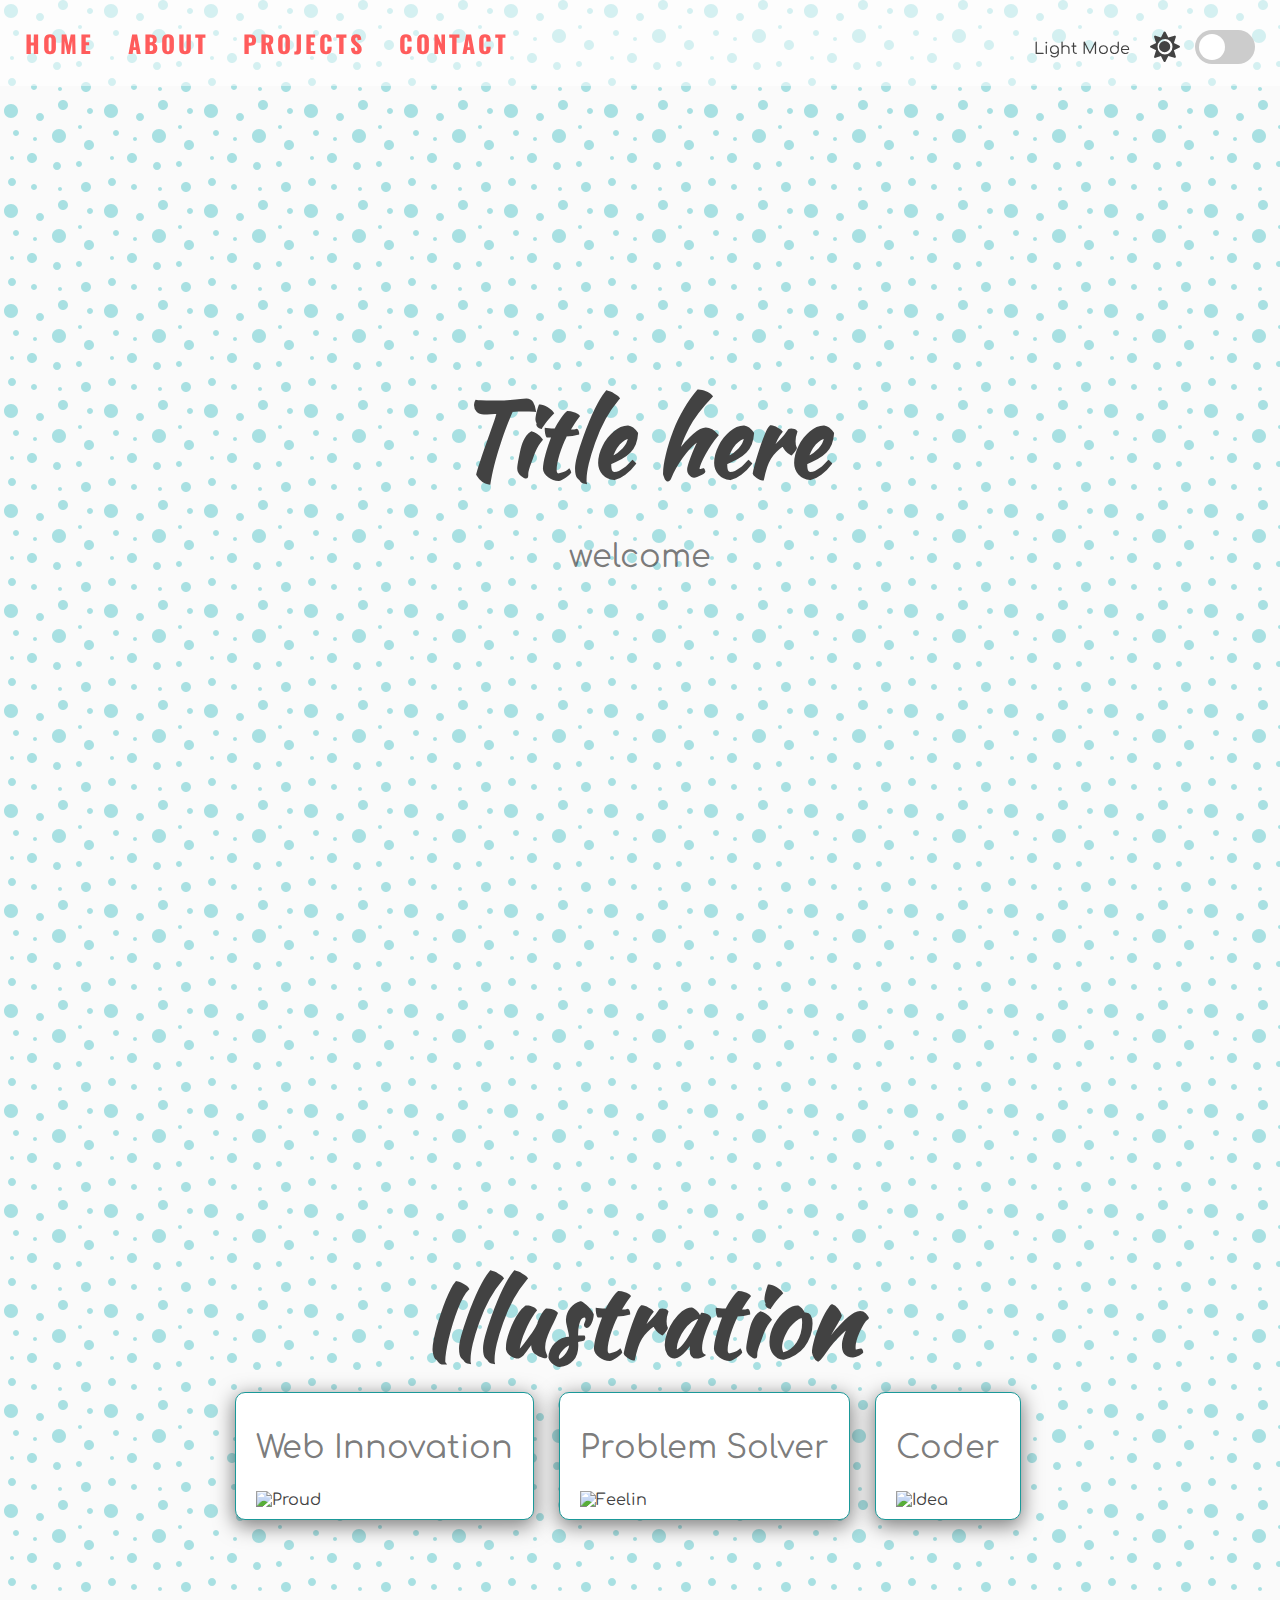
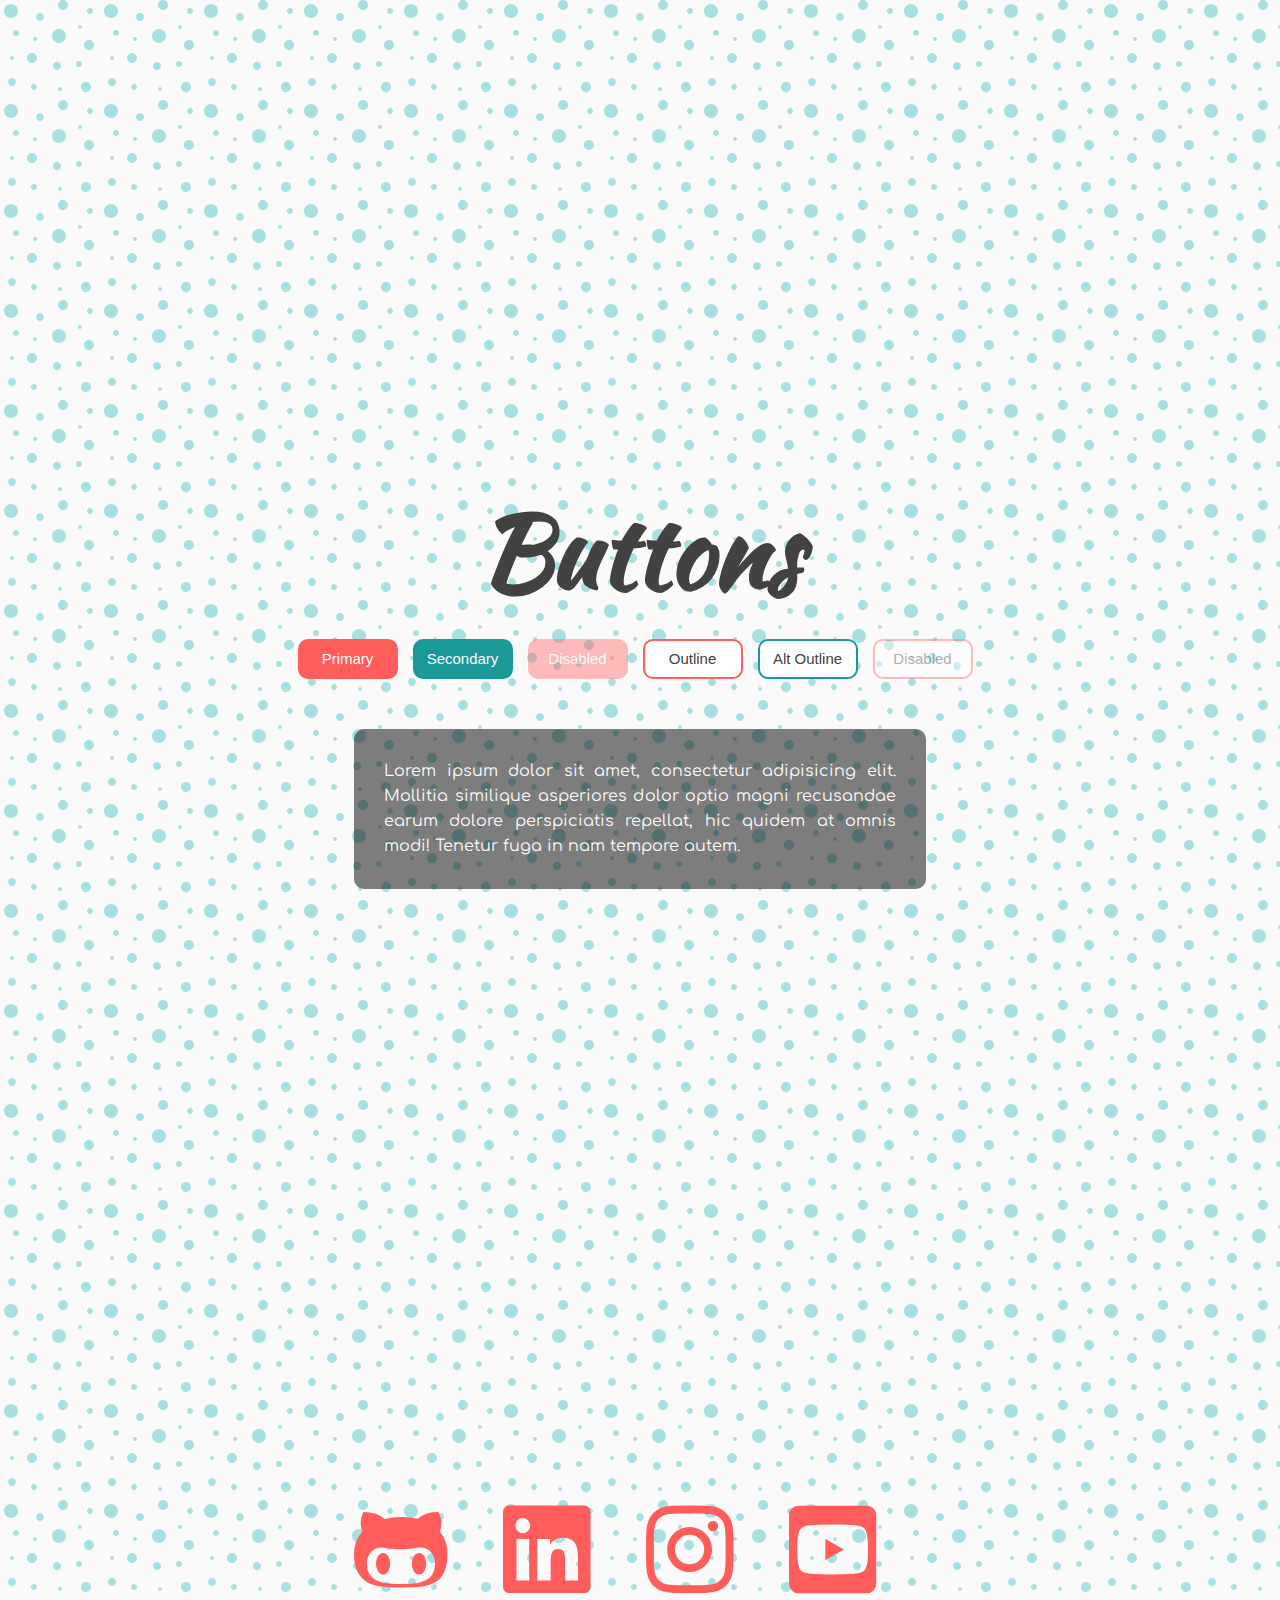
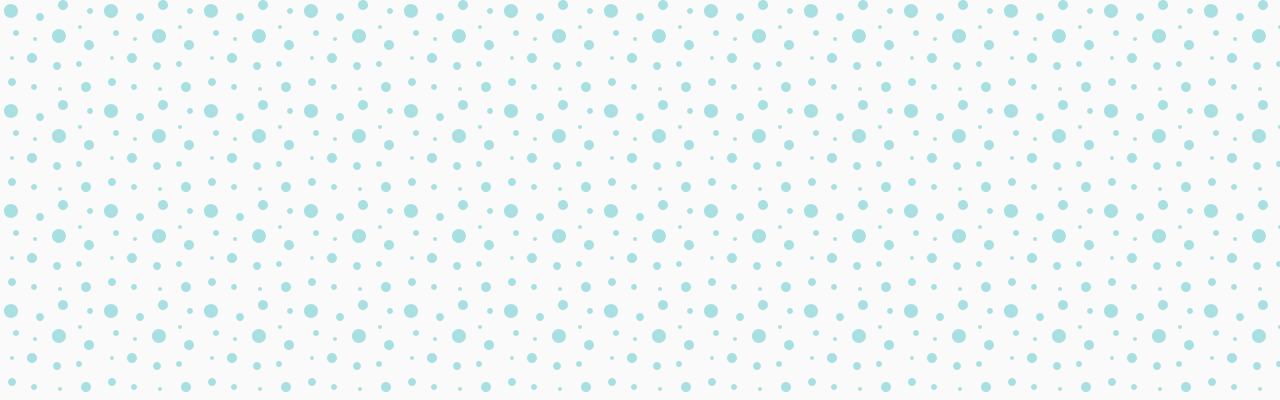
==== dark-mode/index.html @ 55d9a939 "intermediate changes" ====
<!DOCTYPE html>
<html lang="en">
<head>
    <meta charset="UTF-8">
    <meta name="viewport" content="width=device-width, initial-scale=1.0">
    <title>Dark Mode</title>
    <link rel="icon" type="image/png" href="favicon.png">
    <link rel="stylesheet" href="https://cdnjs.cloudflare.com/ajax/libs/font-awesome/5.10.2/css/all.min.css"/>
    <link rel="stylesheet" href="style.css">
</head>
<body>

    <div class="theme-switch-wrapper">
        <span id="toggle-icon">
            <span class="toggle-text">Light Mode</span>
            <i class="fas fa-sun"></i>
        </span>
        <label class="theme-switch">
            <input type="checkbox">
            <div class="slider round"></div>
        </label>
    </div>

    <nav id="nav">
        <a href="#home">HOME</a>
        <a href="#about">ABOUT</a>
        <a href="#projects">PROJECTS</a>
        <a href="#contact">CONTACT</a>
    </nav>

    <section id="home">
        <div class="title-group">
            <h1>Title here</h1>
            <h2>welcome</h2>
        </div>
    </section>

    <section id="about">
        <h1>Illustration</h1>
        <div class="about-container">
            <div class="image-container">
                <h2>Web Innovation</h2>
                <img src="img/undraw_proud_coder_light.svg" alt="Proud" id="image1">
            </div>
            <div class="image-container">
                <h2>Problem Solver</h2>
                <img src="img/undraw_feeling_proud_light.svg" alt="Feelin" id="image2">
            </div>
            <div class="image-container">
                <h2>Coder</h2>
                <img src="img/undraw_conceptual_idea_light.svg" alt="Idea" id="image3">
            </div>


            
                
        </div>
    </section>

    <section id="projects">
        <h1>Buttons</h1>
        <div class="buttons">
            <button class="primary">Primary</button>
            <button class="secondary">Secondary</button>
            <button class="primary" disabled>Disabled</button>
            <button class="outline">Outline</button>
            <button class="secondary outline">Alt Outline</button>
            <button class="outline" disabled>Disabled</button>

        </div>

        <div class="text-box" id="text-box">
            <p>Lorem ipsum dolor sit amet, consectetur adipisicing elit. Mollitia similique asperiores dolor optio magni recusandae earum dolore perspiciatis repellat, hic quidem at omnis modi! Tenetur fuga in nam tempore autem.</p>
        </div>
    </section>

    <section id="contact">
        <div class="social-icons">
            <i class="fab fa-github-alt"></i>
            <i class="fab fa-linkedin"></i>
            <i class="fab fa-instagram"></i>
            <i class="fab fa-youtube-square"></i>
        </div>


    </section>

    <!-- Script -->
    <script src="script.js"></script>
</body>
</html>
---- dark-mode/style.css ----
@import url('https://fonts.googleapis.com/css2?family=Comfortaa&family=Kaushan+Script&family=Oswald&display=swap');

:root {
  --primary-color: rgb(255, 92, 92);
  --primary-variant: #ff2d2d;
  --secondary-color: #1b9999;
  --on-primary: rgb(250, 250, 250);
  --on-background: rgb(66, 66, 66);
  --on-background-alt: rgba(66, 66, 66, 0.7);
  --background: rgb(255, 255, 255);
  --box-shadow: 0 5px 20px 1px rgba(0, 0, 0, 0.5);
}

[data-theme="dark"] {
  --primary-color: rgb(150, 65, 255);
  --primary-variant: #6c63ff;
  --secondary-color: #03dac5;
  --on-primary: #000;
  --on-background: rgba(255, 255, 255, 0.9);
  --on-background-alt: rgba(255, 255, 255, 0.7);
  --background: #121212;
}

html {
  box-sizing: border-box;
  scroll-behavior: smooth;
}

body {
  font-family: Comfortaa, sans-serif;
  color: var(--on-background);
  margin: 0;
  background-color: var(--background);
  background-color: var(--on-primary);
background-image: url("data:image/svg+xml,%3Csvg width='100' height='100' viewBox='0 0 100 100' xmlns='http://www.w3.org/2000/svg'%3E%3Cpath d='M11 18c3.866 0 7-3.134 7-7s-3.134-7-7-7-7 3.134-7 7 3.134 7 7 7zm48 25c3.866 0 7-3.134 7-7s-3.134-7-7-7-7 3.134-7 7 3.134 7 7 7zm-43-7c1.657 0 3-1.343 3-3s-1.343-3-3-3-3 1.343-3 3 1.343 3 3 3zm63 31c1.657 0 3-1.343 3-3s-1.343-3-3-3-3 1.343-3 3 1.343 3 3 3zM34 90c1.657 0 3-1.343 3-3s-1.343-3-3-3-3 1.343-3 3 1.343 3 3 3zm56-76c1.657 0 3-1.343 3-3s-1.343-3-3-3-3 1.343-3 3 1.343 3 3 3zM12 86c2.21 0 4-1.79 4-4s-1.79-4-4-4-4 1.79-4 4 1.79 4 4 4zm28-65c2.21 0 4-1.79 4-4s-1.79-4-4-4-4 1.79-4 4 1.79 4 4 4zm23-11c2.76 0 5-2.24 5-5s-2.24-5-5-5-5 2.24-5 5 2.24 5 5 5zm-6 60c2.21 0 4-1.79 4-4s-1.79-4-4-4-4 1.79-4 4 1.79 4 4 4zm29 22c2.76 0 5-2.24 5-5s-2.24-5-5-5-5 2.24-5 5 2.24 5 5 5zM32 63c2.76 0 5-2.24 5-5s-2.24-5-5-5-5 2.24-5 5 2.24 5 5 5zm57-13c2.76 0 5-2.24 5-5s-2.24-5-5-5-5 2.24-5 5 2.24 5 5 5zm-9-21c1.105 0 2-.895 2-2s-.895-2-2-2-2 .895-2 2 .895 2 2 2zM60 91c1.105 0 2-.895 2-2s-.895-2-2-2-2 .895-2 2 .895 2 2 2zM35 41c1.105 0 2-.895 2-2s-.895-2-2-2-2 .895-2 2 .895 2 2 2zM12 60c1.105 0 2-.895 2-2s-.895-2-2-2-2 .895-2 2 .895 2 2 2z' fill='%232db8be' fill-opacity='0.4' fill-rule='evenodd'/%3E%3C/svg%3E");
  }

section {
  min-height: 100vh;
  display: flex;
  justify-content: center;
  align-items: center;
  flex-direction: column;
}

h1 {
  font-family: Kaushan Script, sans-serif;
  font-size: 100px;
  margin-bottom: 0;
}

h2 {
  color: var(--on-background-alt);
  font-size: 32px;
  font-weight: normal;
}

/* Navigation */
nav {
  font-family: Oswald;
  z-index: 10;
  position: fixed;
  font-size: 24px;
  letter-spacing: 3px;
  padding: 25px;
  width: 100vw;
  background: rgb(255 255 255 / 50%);
}

a {
  margin-right: 25px;
  color: var(--primary-color);
  text-decoration: none;
  border-bottom: 3px solid transparent;
  font-weight: bold;
}

a:hover,
a:focus {
  color: var(--on-background);
  border-bottom: 3px solid;
}

/* Home Section */
.title-group {
  text-align: center;
}

/* About Section */
.about-container {
  display: flex;
}

.image-container {
  border: 1px solid var(--secondary-color);
  border-radius: 10px;
  padding: 10px 20px;
  margin-right: 25px;
  width: auto;
  background: var(--background);
  box-shadow: var(--box-shadow);
}

img {
  height: 300px;
  width: 300px;
}

/* Projects Section */
.buttons {
  margin-top: 15px;
  margin-bottom: 50px;
}

button {
  min-width: 100px;
  height: 40px;
  cursor: pointer;
  border-radius: 10px;
  margin-right: 10px;
  border: 2px solid var(--primary-color);
  font-size: 15px;
  outline: none;
}

button:disabled {
  opacity: 0.4;
  cursor: default;
}

button:hover:not(.outline) {
  filter: brightness(110%);
}

.primary {
  background: var(--primary-color);
  color: var(--on-primary);
}

.secondary {
  border: 2px solid var(--secondary-color);
}

.secondary,
.secondary:hover,
.outline.secondary:hover {
  background: var(--secondary-color);
  color: var(--on-primary);
}

.outline {
  background: var(--background);
  color: var(--on-background);
}

.outline:hover {
  background: var(--primary-color);
  color: var(--on-primary);
}

.text-box {
  width: 40%;
  text-align: justify;
  background: rgb(0 0 0 / 50%);
  color: var(--on-primary);
  border-radius: 10px;
  padding: 30px;
}

p {
  margin: 0;
  line-height: 25px;
}

/* Contact Section */
.fab {
  font-size: 100px;
  margin-right: 50px;
  cursor: pointer;
  color: var(--primary-color);
}

.fab:hover {
  color: var(--on-background);
}

/* Dark Mode Toggle */
.theme-switch-wrapper {
  display: flex;
  align-items: center;
  z-index: 100;
  position: fixed;
  right: 25px;
  top: 30px;
}

.theme-switch-wrapper span {
  margin-right: 10px;
  font-size: 1rem;
}

.toggle-text {
  position: relative;
  top: -4px;
  right: 5px;
  color: var(--on-background);
}

.theme-switch {
  display: inline-block;
  height: 34px;
  position: relative;
  width: 60px;
}

.theme-switch input {
  display: none;
}

.slider {
  background: #ccc;
  bottom: 0;
  cursor: pointer;
  left: 0;
  position: absolute;
  right: 0;
  top: 0;
  transition: 0.4s;
}

.slider::before {
  background: #fff;
  bottom: 4px;
  content: "";
  height: 26px;
  left: 4px;
  position: absolute;
  transition: 0.4s;
  width: 26px;
}

input:checked + .slider {
  background: var(--primary-color);
}

input:checked + .slider::before {
  transform: translateX(26px);
}

.slider.round {
  border-radius: 34px;
}

.slider.round::before {
  border-radius: 50%;
}

.fas {
  font-size: 30px;
  margin-right: 5px;
}
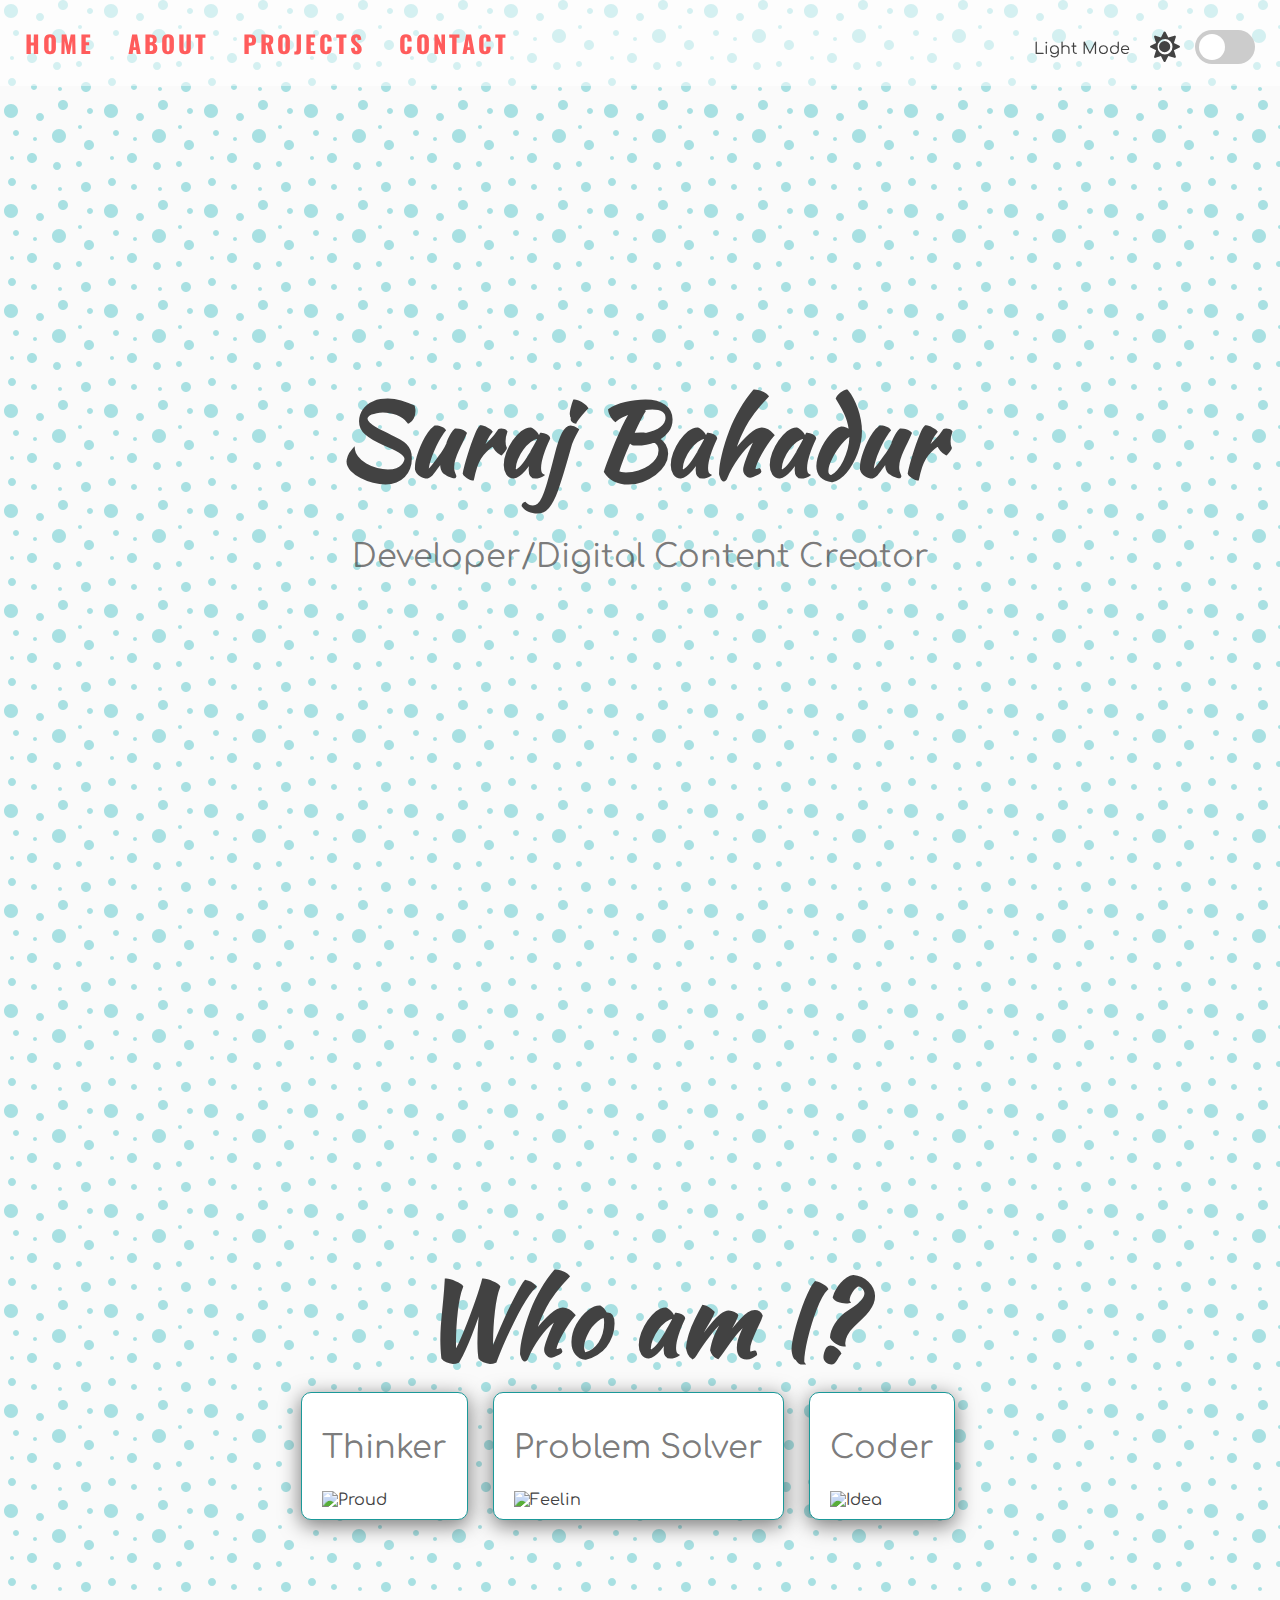
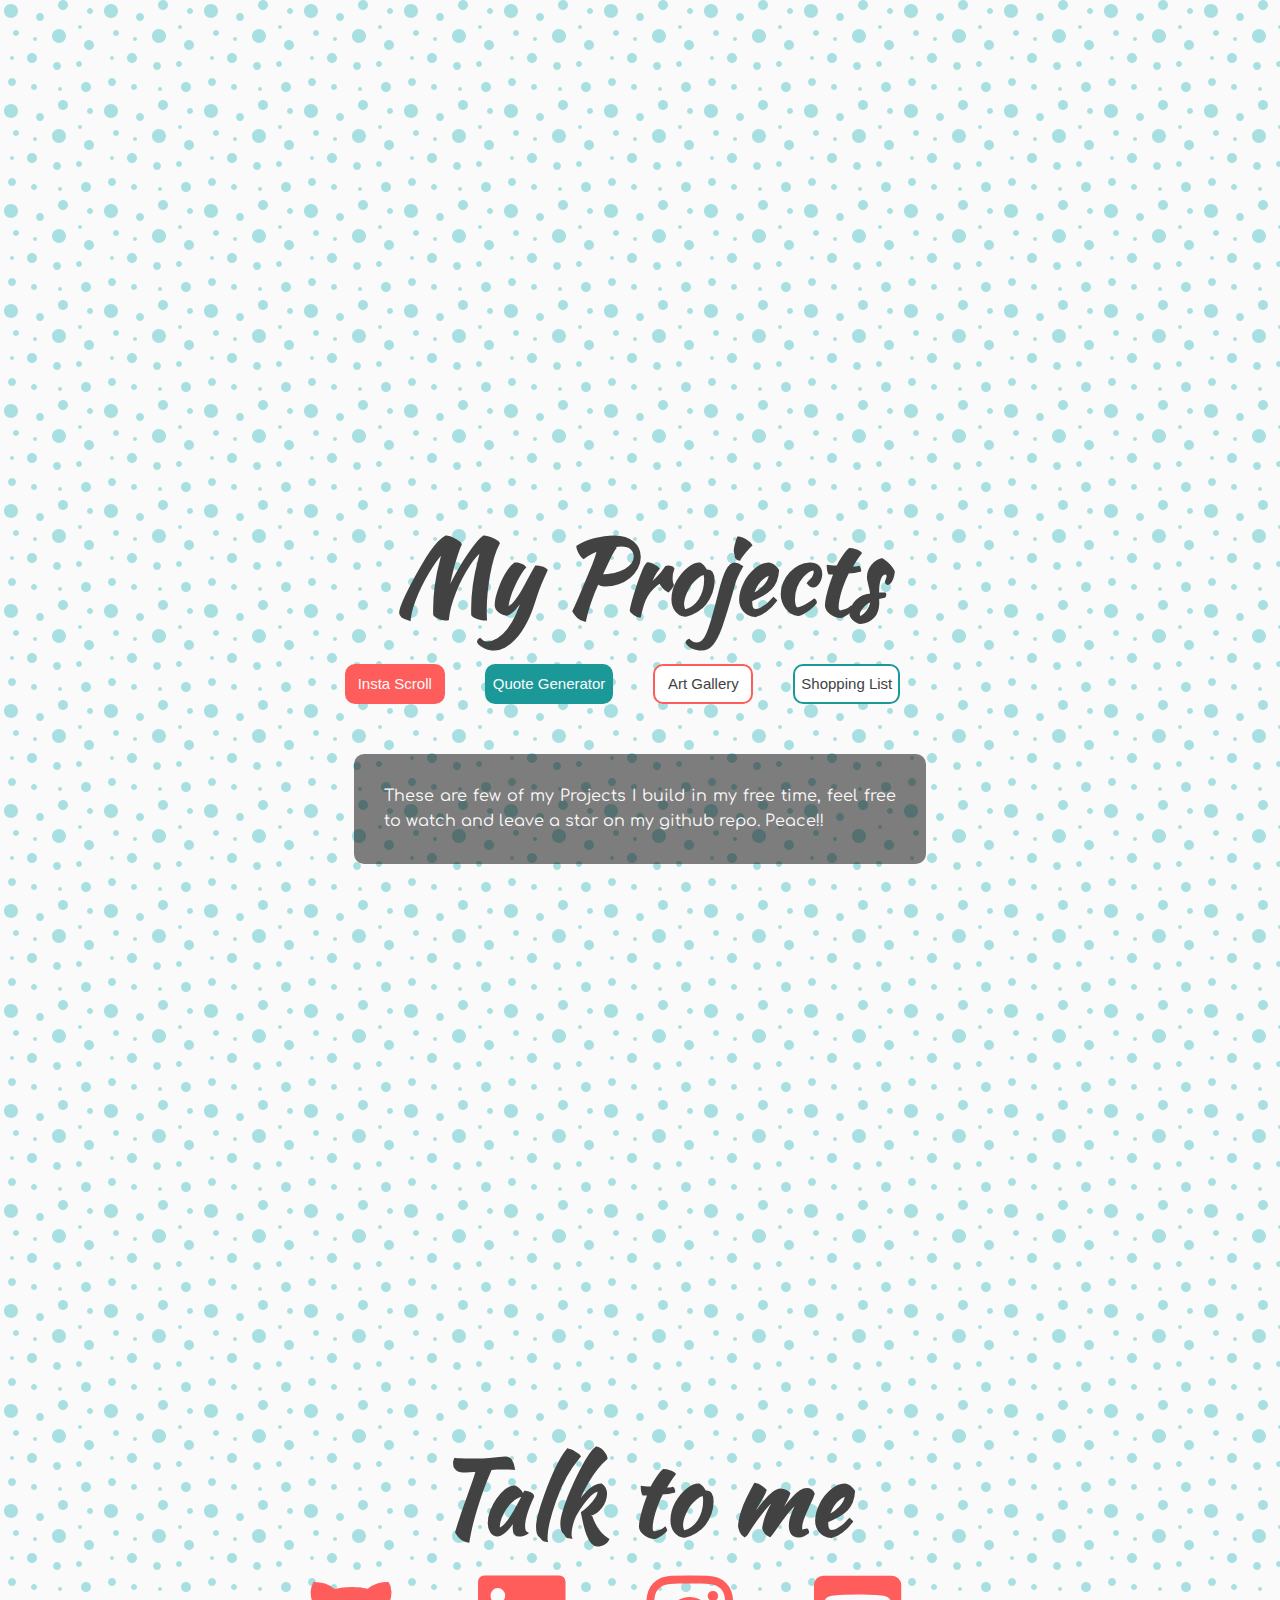
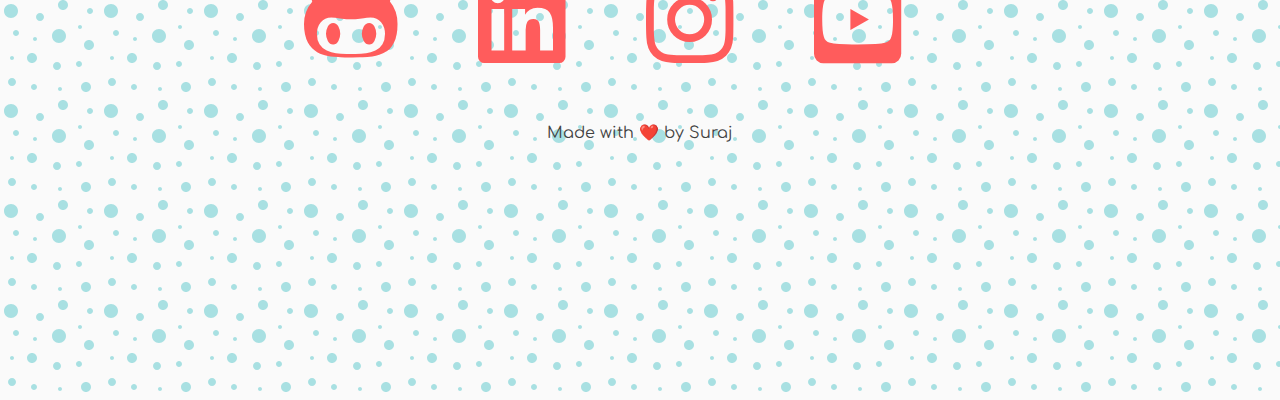
==== commit c344d2c7: "typo" ====
--- a/dark-mode/index.html
+++ b/dark-mode/index.html
@@ -30,16 +30,16 @@
 
     <section id="home">
         <div class="title-group">
-            <h1>Title here</h1>
-            <h2>welcome</h2>
+            <h1>Suraj Bahadur</h1>
+            <h2>Developer/Digital Content Creator</h2>
         </div>
     </section>
 
     <section id="about">
-        <h1>Illustration</h1>
+        <h1>Who am I?</h1>
         <div class="about-container">
             <div class="image-container">
-                <h2>Web Innovation</h2>
+                <h2>Thinker</h2>
                 <img src="img/undraw_proud_coder_light.svg" alt="Proud" id="image1">
             </div>
             <div class="image-container">
@@ -58,32 +58,46 @@
     </section>
 
     <section id="projects">
-        <h1>Buttons</h1>
+        <h1>My Projects</h1>
         <div class="buttons">
-            <button class="primary">Primary</button>
-            <button class="secondary">Secondary</button>
-            <button class="primary" disabled>Disabled</button>
-            <button class="outline">Outline</button>
-            <button class="secondary outline">Alt Outline</button>
-            <button class="outline" disabled>Disabled</button>
+            <a href="https://surajbahadur591.github.io/intermediate-js-projects/insta-scroll/" target="_blank"><button class="primary">Insta Scroll</button></a>
+
+            <a href="https://surajbahadur591.github.io/intermediate-js-projects/quote-generator/" target="_blank"><button class="secondary">Quote Generator</button></a>
+
+            <a href="https://surajbahadur591.github.io/anime-gallery/" target="_blank"><button class="outline">Art Gallery</button></a>
+
+            <a href="https://surajbahadur591.github.io/shopping-list/" target="_blank"><button class="secondary outline">Shopping List</button></a>
+
+
+            
+            <!-- <button class="primary" disabled>Disabled</button> -->
+            
+            
+            <!-- <button class="outline" disabled>Disabled</button> -->
 
         </div>
 
         <div class="text-box" id="text-box">
-            <p>Lorem ipsum dolor sit amet, consectetur adipisicing elit. Mollitia similique asperiores dolor optio magni recusandae earum dolore perspiciatis repellat, hic quidem at omnis modi! Tenetur fuga in nam tempore autem.</p>
+            <p>These are few of my Projects I build in my free time, feel free to watch and leave a star on my github repo. Peace!!</p>
         </div>
     </section>
 
     <section id="contact">
+        <h1>Talk to me</h1>
         <div class="social-icons">
-            <i class="fab fa-github-alt"></i>
-            <i class="fab fa-linkedin"></i>
-            <i class="fab fa-instagram"></i>
-            <i class="fab fa-youtube-square"></i>
+          <a href="https://github.com/surajbahadur591" target="_blank"><i class="fab fa-github-alt"></i> </a> 
+          <a href="https://www.linkedin.com/in/surajbahadur/" target="_blank"><i class="fab fa-linkedin"></i> </a>
+          <a href="https://www.instagram.com/surajbahadur58/" target="_blank"><i class="fab fa-instagram"></i> </a>
+          <a href="https://www.youtube.com/SurajBahadur" target="_blank"><i class="fab fa-youtube-square"></i></i> </a> 
+            
+            
+            
         </div>
 
+        <h2 text-align = "centre"></h2>Made with ❤️ by Suraj</h2>
+    </section>
 
-    </section>
+    
 
     <!-- Script -->
     <script src="script.js"></script>
